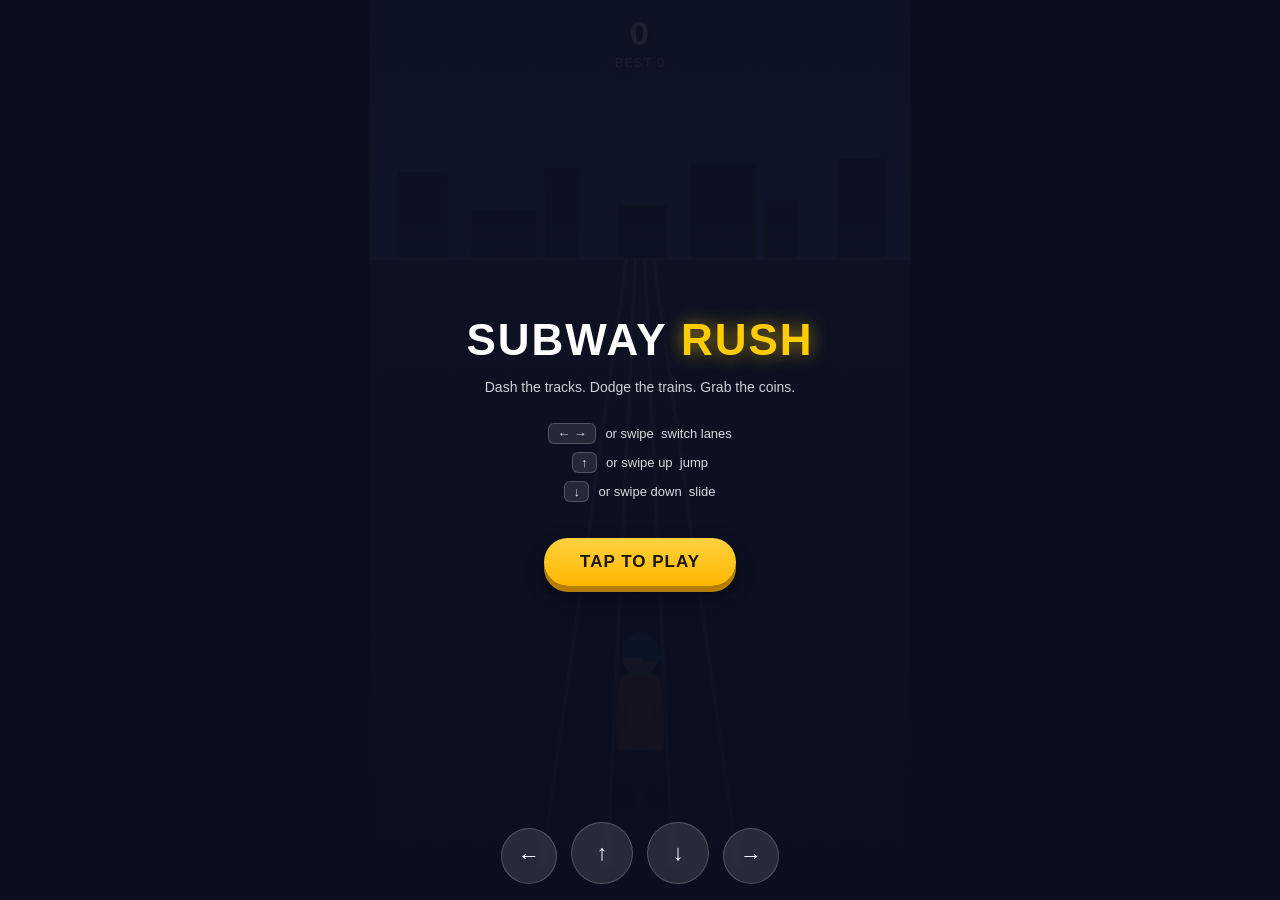
==== index.html @ 324c5f5c "Add Subway Rush: a Subway Surfers-style endless runner Browser-based 3-lane endless runner using HTM" ====
<!doctype html>
<html lang="en">
<head>
<meta charset="UTF-8" />
<meta name="viewport" content="width=device-width, initial-scale=1, maximum-scale=1, user-scalable=no, viewport-fit=cover" />
<title>Subway Rush</title>
<link rel="stylesheet" href="css/style.css" />
</head>
<body>
  <div id="stage">
    <canvas id="game" width="480" height="800"></canvas>

    <div id="hud">
      <div id="score">0</div>
      <div id="best">BEST <span id="bestVal">0</span></div>
    </div>

    <div id="startScreen" class="overlay">
      <h1>SUBWAY <span>RUSH</span></h1>
      <p class="tagline">Dash the tracks. Dodge the trains. Grab the coins.</p>
      <div class="howto">
        <div><span class="key">&larr; &rarr;</span> or swipe &nbsp;switch lanes</div>
        <div><span class="key">&uarr;</span> or swipe up &nbsp;jump</div>
        <div><span class="key">&darr;</span> or swipe down &nbsp;slide</div>
      </div>
      <button id="startBtn" class="btn">TAP TO PLAY</button>
    </div>

    <div id="gameOverScreen" class="overlay hidden">
      <h2>BUSTED!</h2>
      <p>Score: <span id="finalScore">0</span></p>
      <p id="newBestMsg" class="hidden">New Best!</p>
      <button id="restartBtn" class="btn">PLAY AGAIN</button>
    </div>

    <div id="touchControls">
      <button id="btnLeft" class="ctrlBtn" aria-label="Move left">&larr;</button>
      <button id="btnJump" class="ctrlBtn tall" aria-label="Jump">&uarr;</button>
      <button id="btnSlide" class="ctrlBtn tall" aria-label="Slide">&darr;</button>
      <button id="btnRight" class="ctrlBtn" aria-label="Move right">&rarr;</button>
    </div>
  </div>

  <script src="js/game.js"></script>
</body>
</html>
---- css/style.css ----
* {
  box-sizing: border-box;
  -webkit-tap-highlight-color: transparent;
}

html, body {
  margin: 0;
  padding: 0;
  height: 100%;
  background: #0b0d17;
  overflow: hidden;
  font-family: "Segoe UI", "Trebuchet MS", Arial, sans-serif;
  touch-action: none;
}

#stage {
  position: relative;
  width: 100vw;
  height: 100vh;
  display: flex;
  align-items: center;
  justify-content: center;
  user-select: none;
}

#game {
  width: auto;
  height: 100%;
  max-width: 100vw;
  max-height: 100vh;
  aspect-ratio: 480 / 800;
  background: #1b2438;
  display: block;
  touch-action: none;
}

@media (min-aspect-ratio: 480/800) {
  #game { width: auto; height: 100vh; }
}
@media (max-aspect-ratio: 480/800) {
  #game { width: 100vw; height: auto; }
}

#hud {
  position: absolute;
  top: max(14px, env(safe-area-inset-top));
  left: 0;
  right: 0;
  display: flex;
  flex-direction: column;
  align-items: center;
  pointer-events: none;
  color: #fff;
  text-shadow: 0 2px 6px rgba(0,0,0,0.6);
}

#score {
  font-size: 34px;
  font-weight: 800;
  letter-spacing: 1px;
}

#best {
  font-size: 13px;
  opacity: 0.75;
  margin-top: 2px;
  letter-spacing: 1px;
}

.overlay {
  position: absolute;
  inset: 0;
  display: flex;
  flex-direction: column;
  align-items: center;
  justify-content: center;
  background: linear-gradient(180deg, rgba(10,14,30,0.92), rgba(10,14,30,0.97));
  color: #fff;
  text-align: center;
  padding: 24px;
  gap: 10px;
}

.overlay.hidden {
  display: none;
}

.overlay h1 {
  font-size: 44px;
  margin: 0 0 4px;
  letter-spacing: 2px;
  font-weight: 900;
}

.overlay h1 span {
  color: #ffcc00;
  text-shadow: 0 0 18px rgba(255,204,0,0.6);
}

.overlay h2 {
  font-size: 32px;
  color: #ff5252;
  margin: 0 0 6px;
  letter-spacing: 1px;
}

.tagline {
  opacity: 0.8;
  margin: 0 0 18px;
  font-size: 14px;
}

.howto {
  font-size: 13px;
  opacity: 0.85;
  display: flex;
  flex-direction: column;
  gap: 8px;
  margin-bottom: 26px;
}

.key {
  display: inline-block;
  background: rgba(255,255,255,0.12);
  border: 1px solid rgba(255,255,255,0.25);
  border-radius: 6px;
  padding: 2px 8px;
  margin-right: 6px;
  font-weight: 700;
}

.btn {
  background: linear-gradient(180deg, #ffd23f, #ffb700);
  color: #1b1400;
  border: none;
  padding: 14px 36px;
  font-size: 17px;
  font-weight: 800;
  letter-spacing: 1px;
  border-radius: 30px;
  cursor: pointer;
  box-shadow: 0 6px 0 #b57e00, 0 10px 18px rgba(0,0,0,0.4);
  transition: transform 0.05s ease;
}

.btn:active {
  transform: translateY(4px);
  box-shadow: 0 2px 0 #b57e00, 0 4px 10px rgba(0,0,0,0.4);
}

#gameOverScreen p {
  margin: 2px 0;
  font-size: 16px;
}

#newBestMsg {
  color: #ffcc00;
  font-weight: 800;
}

#touchControls {
  position: absolute;
  bottom: max(16px, env(safe-area-inset-bottom));
  left: 0;
  right: 0;
  display: flex;
  align-items: flex-end;
  justify-content: center;
  gap: 14px;
  pointer-events: none;
}

.ctrlBtn {
  pointer-events: auto;
  width: 56px;
  height: 56px;
  border-radius: 50%;
  border: none;
  background: rgba(255,255,255,0.12);
  color: #fff;
  font-size: 22px;
  font-weight: 800;
  backdrop-filter: blur(2px);
  border: 1px solid rgba(255,255,255,0.2);
}

.ctrlBtn:active {
  background: rgba(255,255,255,0.28);
}

.ctrlBtn.tall {
  width: 62px;
  height: 62px;
}
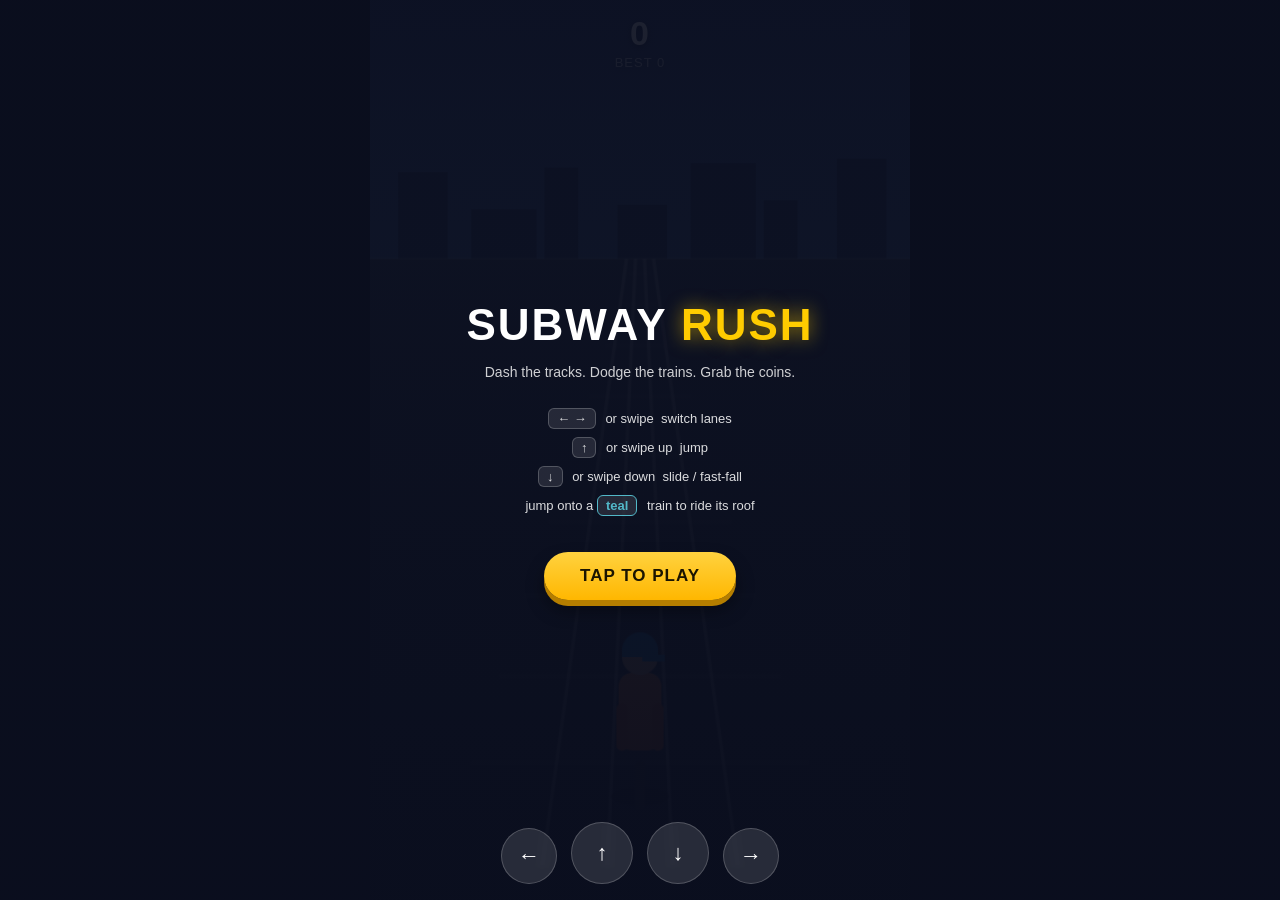
==== commit c6a8f8e9: "Add fast-fall and climbable train roofs Jump now uses real velocity/gravity physics instead of a fix" ====
--- a/index.html
+++ b/index.html
@@ -21,7 +21,8 @@
       <div class="howto">
         <div><span class="key">&larr; &rarr;</span> or swipe &nbsp;switch lanes</div>
         <div><span class="key">&uarr;</span> or swipe up &nbsp;jump</div>
-        <div><span class="key">&darr;</span> or swipe down &nbsp;slide</div>
+        <div><span class="key">&darr;</span> or swipe down &nbsp;slide / fast-fall</div>
+        <div>jump onto a <span class="key" style="color:#5fd6e6;border-color:#5fd6e6;">teal</span> train to ride its roof</div>
       </div>
       <button id="startBtn" class="btn">TAP TO PLAY</button>
     </div>
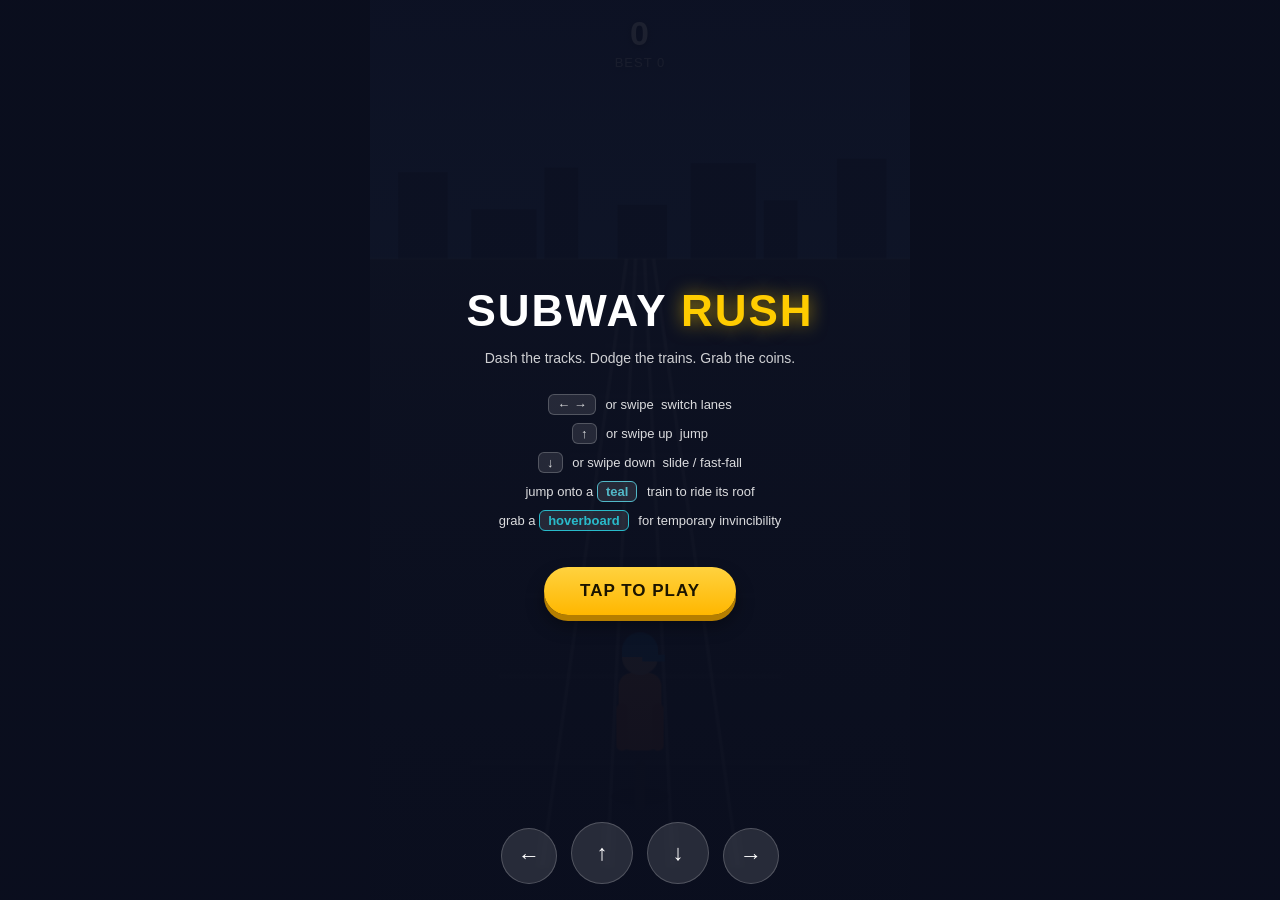
==== commit 93d8f409: "Add hoverboard power-up A rare floating pickup grants temporary invincibility: while active, the pla" ====
--- a/index.html
+++ b/index.html
@@ -23,6 +23,7 @@
         <div><span class="key">&uarr;</span> or swipe up &nbsp;jump</div>
         <div><span class="key">&darr;</span> or swipe down &nbsp;slide / fast-fall</div>
         <div>jump onto a <span class="key" style="color:#5fd6e6;border-color:#5fd6e6;">teal</span> train to ride its roof</div>
+        <div>grab a <span class="key" style="color:#2fd8e8;border-color:#2fd8e8;">hoverboard</span> for temporary invincibility</div>
       </div>
       <button id="startBtn" class="btn">TAP TO PLAY</button>
     </div>
